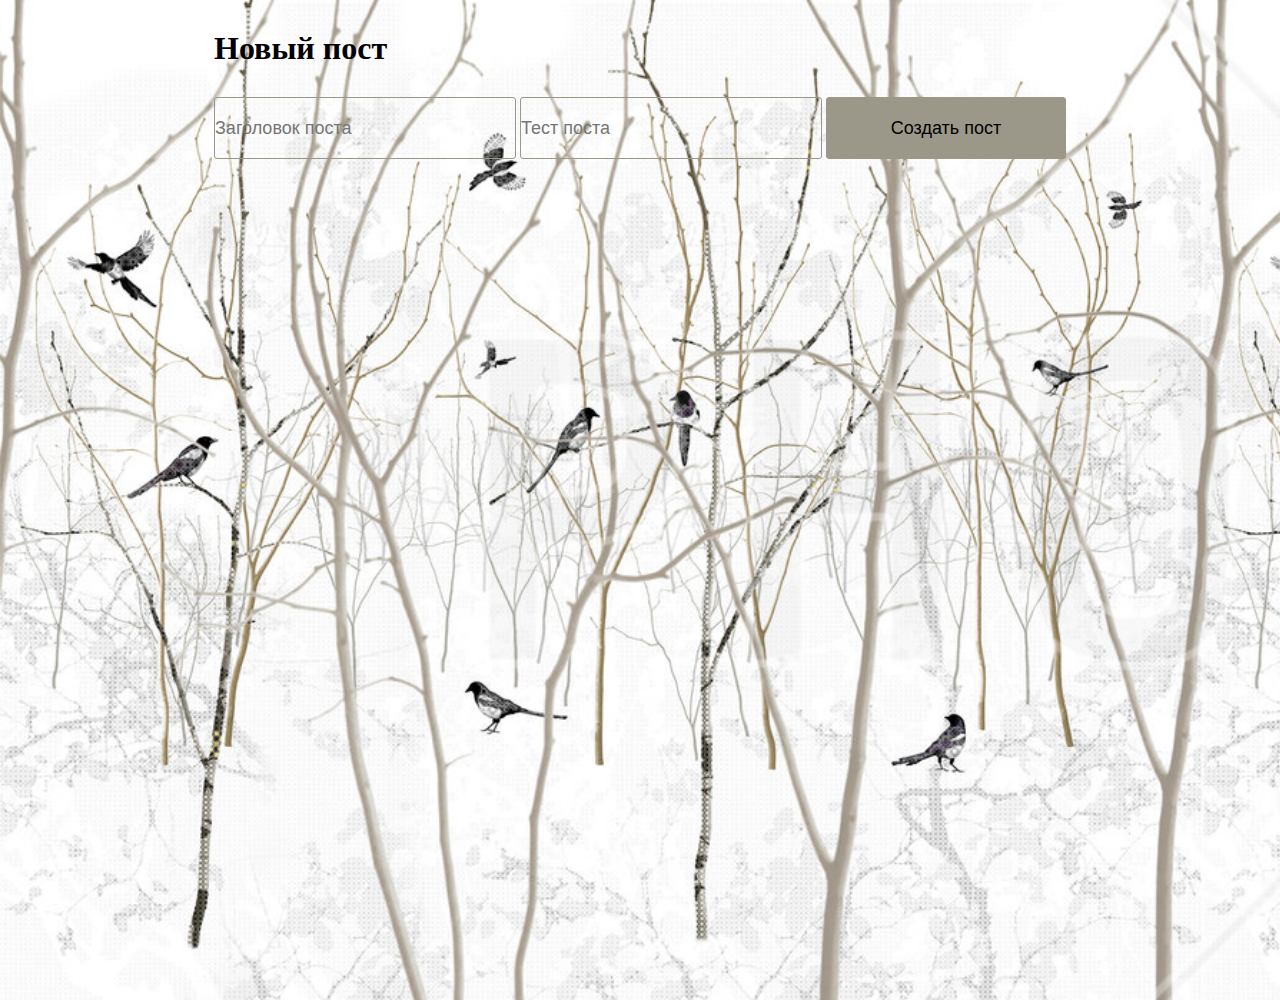
==== index.html @ fb5c30b8 "html,css" ====
<!DOCTYPE html>
<html lang="en">
<head>
    <meta charset="UTF-8">
    <meta http-equiv="X-UA-Compatible" content="IE=edge">
    <meta name="viewport" content="width=device-width, initial-scale=1.0">
    <link rel="stylesheet" href="assets/css/style.css">
    <title>Document</title>
</head>
<body>
    <div class="main-post">
    <div class="post">
    <div class="post-header">
        <h1>Новый пост</h1>
    </div>
    <div class="post-text">
        <input type="text" placeholder="Заголовок поста" id="text-header">
        <input type="text" placeholder="Тест поста" id="text">
        <input type="button" value="Создать пост" id="btn">
    </div>
</div></div>
    <script src="assets/js/index.js"></script>
</body>
</html>
---- assets/css/style.css ----
*{
    margin: 0;
    padding: 0;
}
body{
    background-image: url(../img/pattern-magpie-1.jpg);
    background-repeat: no-repeat;
    background-size: cover;
    height: 1000px;
}
.post-text input[type="text"]{
    height: 60px;
    width: 300px;
    font-size: 18px;
    border-radius: 3px;
    border: #9c9889 1px solid;
    background-color: inherit;
}
.post-text input[type='button']{
    height: 62px;
    width: 240px;
    background-color: #9c9889;
    border: #9c9889 1px solid;
    font-size: 18px;
    border-radius: 3px;
}
.post-header{
    padding: 30px 0 30px 0;
}
.main-post{
    display: flex;
    align-items: center;
    justify-content: center;
}
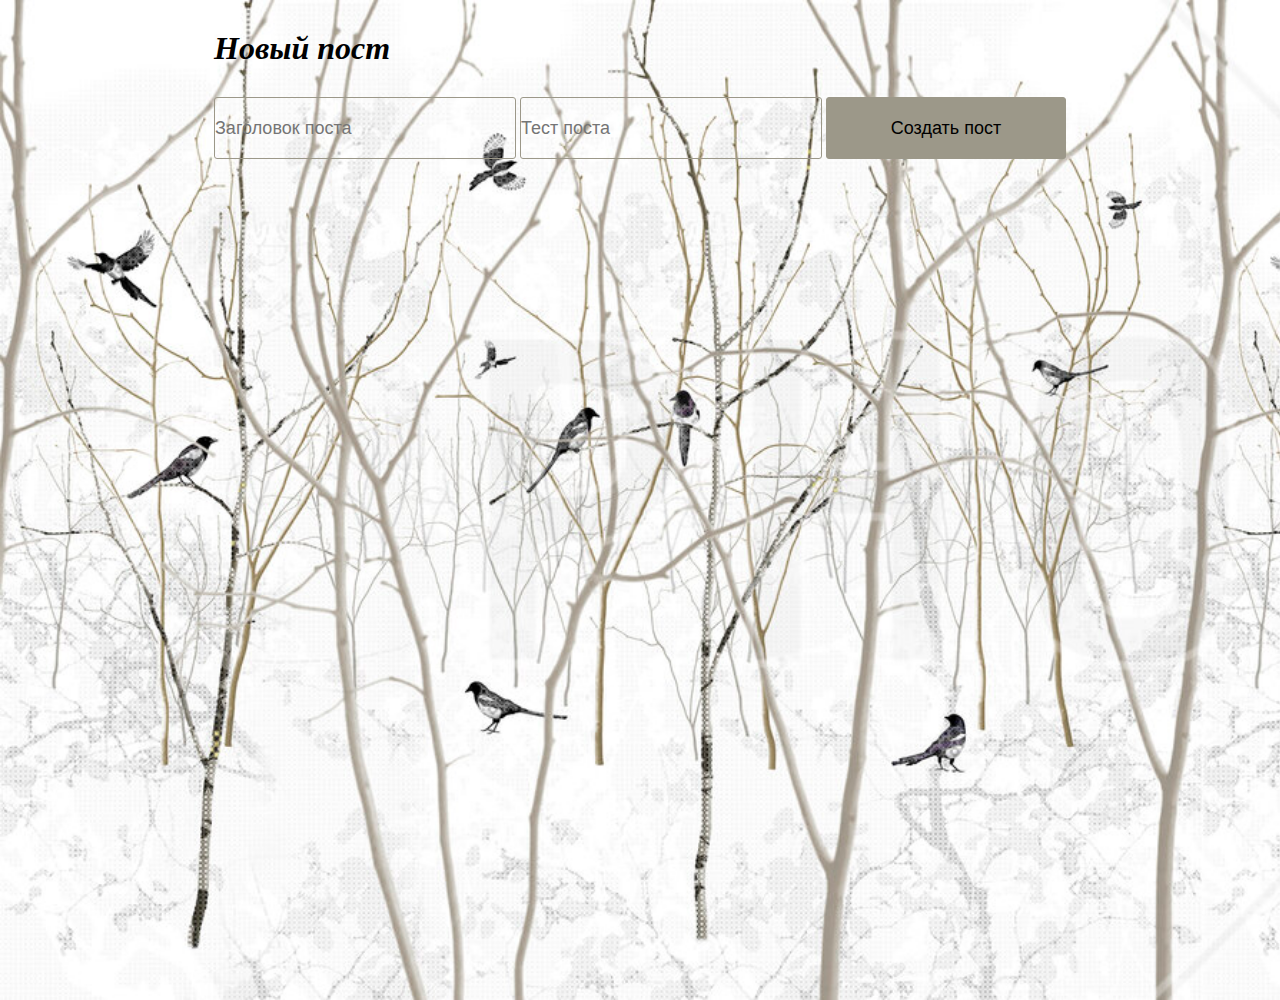
==== commit 8436bb3d: "jsFile" ====
--- a/index.html
+++ b/index.html
@@ -10,13 +10,17 @@
 <body>
     <div class="main-post">
     <div class="post">
-    <div class="post-header">
+    <div class="post-topic">
         <h1>Новый пост</h1>
     </div>
     <div class="post-text">
-        <input type="text" placeholder="Заголовок поста" id="text-header">
+        <input type="text" placeholder="Заголовок поста" id="text-topic">
         <input type="text" placeholder="Тест поста" id="text">
         <input type="button" value="Создать пост" id="btn">
+    </div>
+    <div class="post-result">
+        <p id="topic"></p>
+        <p id="text-result"></p>
     </div>
 </div></div>
     <script src="assets/js/index.js"></script>
--- a/assets/css/style.css
+++ b/assets/css/style.css
@@ -24,11 +24,23 @@
     font-size: 18px;
     border-radius: 3px;
 }
-.post-header{
+.post-topic{
+    font-style: italic; 
     padding: 30px 0 30px 0;
 }
 .main-post{
     display: flex;
     align-items: center;
     justify-content: center;
+}
+.post-result{
+    margin-top: 50px;
+}
+#topic{
+    font-size: 3em;
+    margin-bottom: 20px;
+}
+#text-result{
+    font-size: 1.2em;
+    margin-bottom: 20px;
 }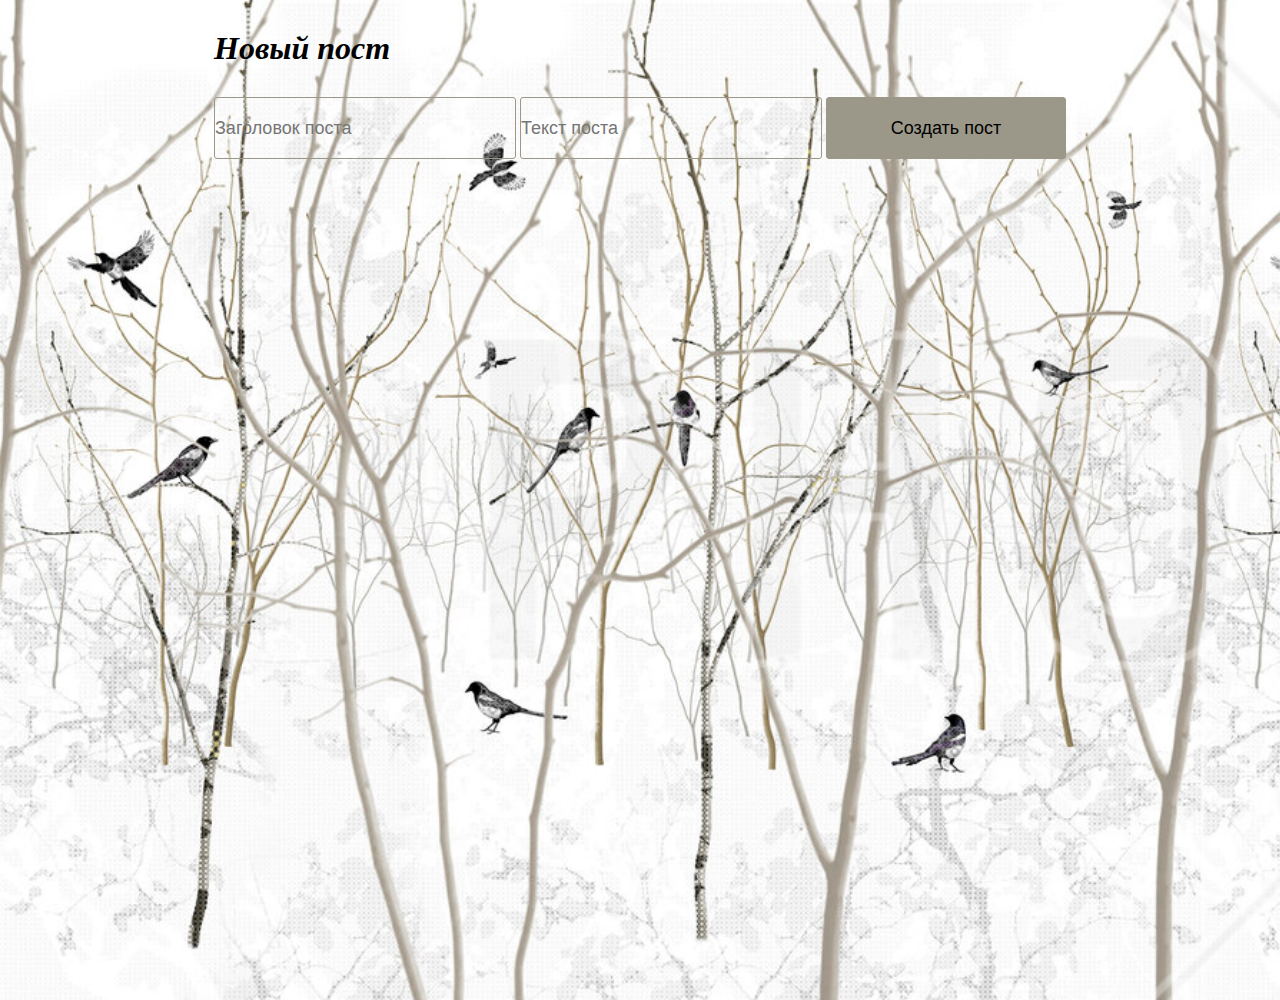
==== commit 8c3bf83e: "cleanInput" ====
--- a/index.html
+++ b/index.html
@@ -15,7 +15,7 @@
     </div>
     <div class="post-text">
         <input type="text" placeholder="Заголовок поста" id="text-topic">
-        <input type="text" placeholder="Тест поста" id="text">
+        <input type="text" placeholder="Текст поста" id="text">
         <input type="button" value="Создать пост" id="btn">
     </div>
     <div class="post-result">
--- a/assets/css/style.css
+++ b/assets/css/style.css
@@ -43,4 +43,4 @@
 #text-result{
     font-size: 1.2em;
     margin-bottom: 20px;
-}+}
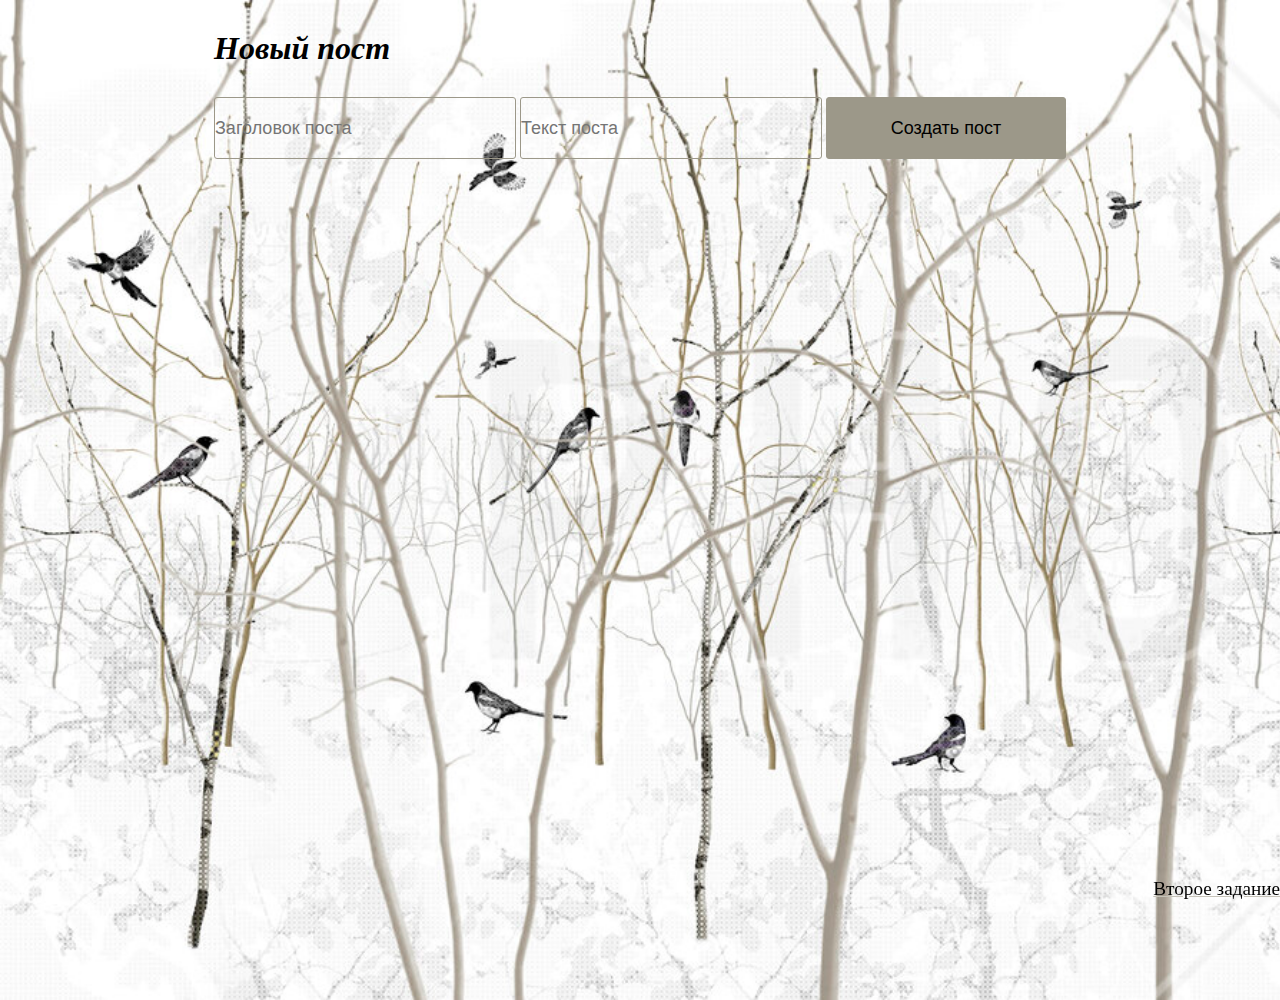
==== commit 9908974d: "css" ====
--- a/index.html
+++ b/index.html
@@ -22,7 +22,12 @@
         <p id="topic"></p>
         <p id="text-result"></p>
     </div>
-</div></div>
+</div>
+<div class="page_two">
+    <a href="index1.html">Второе задание</a>
+</div>
+</div>
+
     <script src="assets/js/index.js"></script>
 </body>
 </html>--- a/assets/css/style.css
+++ b/assets/css/style.css
@@ -44,3 +44,13 @@
     font-size: 1.2em;
     margin-bottom: 20px;
 }
+.page_two{
+    position: fixed;
+    right: 0;
+    bottom: 0;
+}
+.page_two a{
+    text-decoration: underline #c6c3b9;
+    font-size: 1.2em;
+    color: black;
+}
